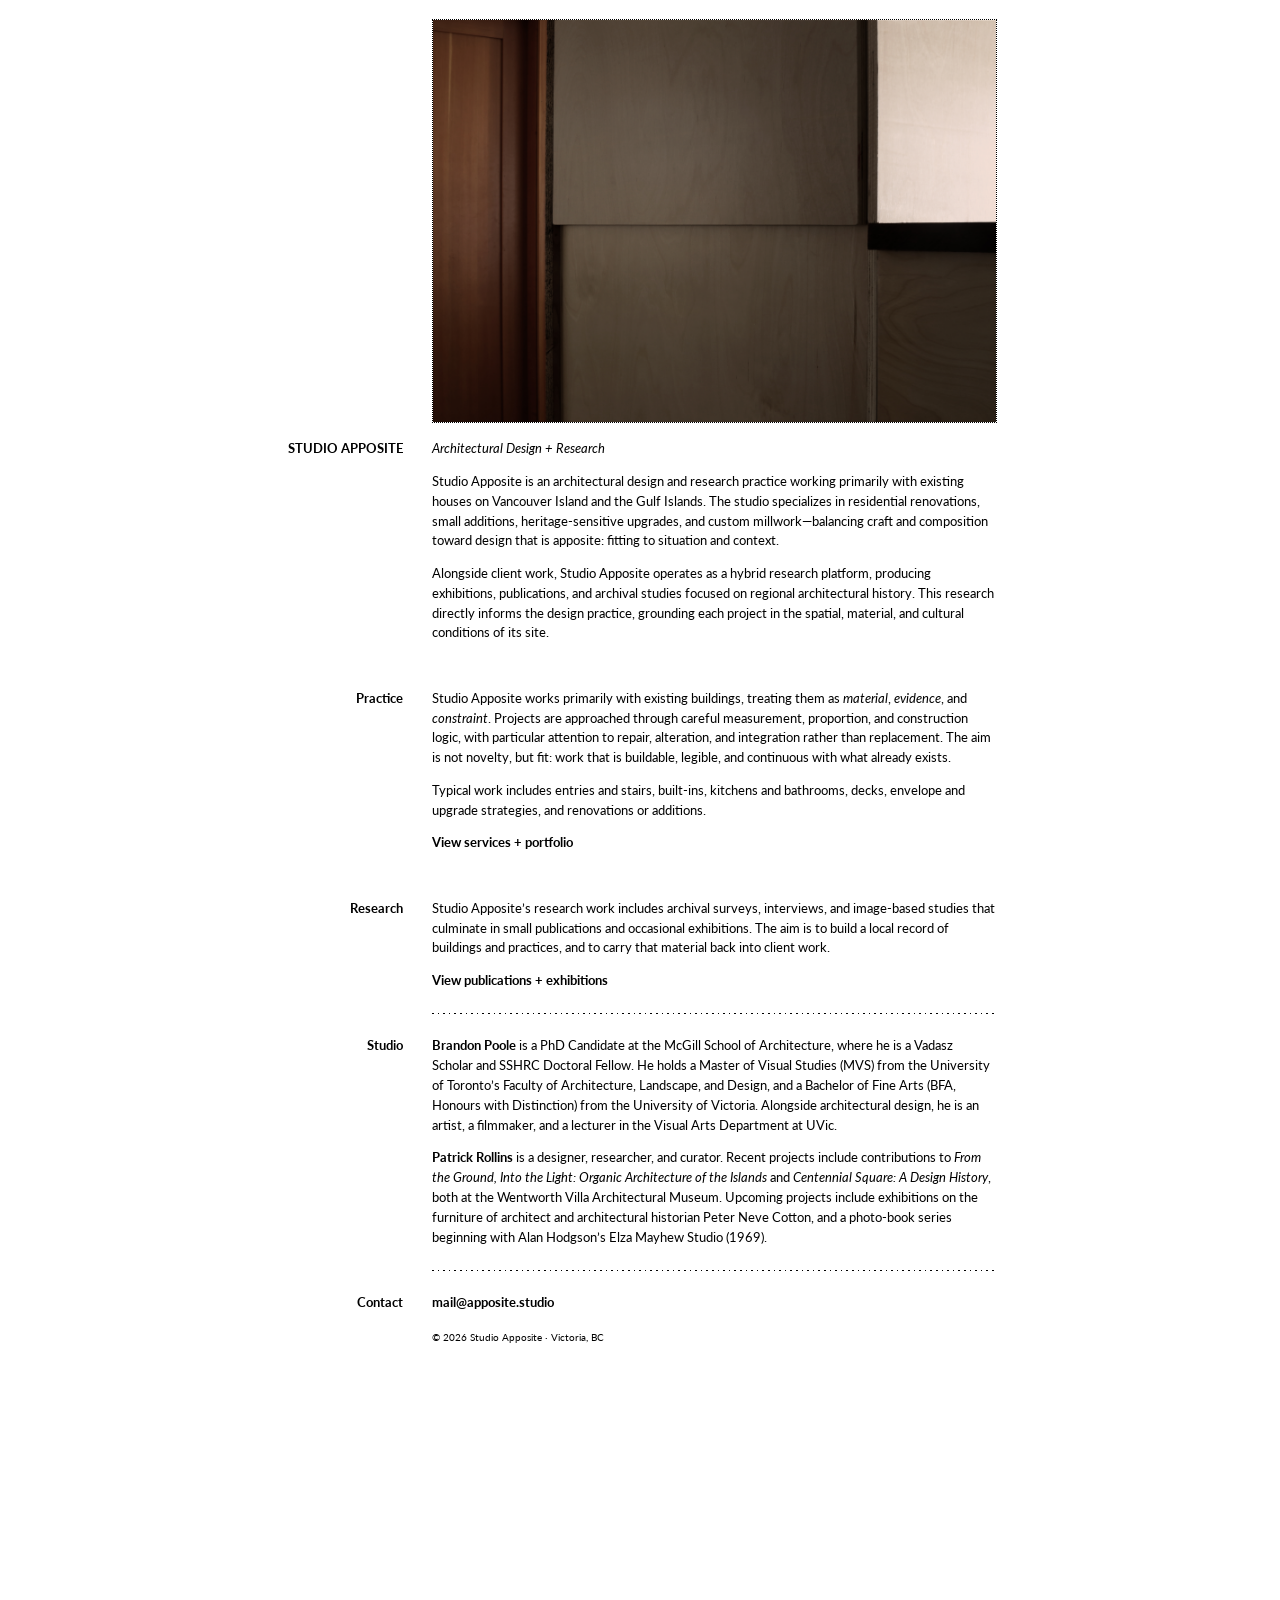
==== index_StraightMiddle.html @ 30fe2427 "3 column" ====
<!doctype html>
<html lang="en">
<head>
  <meta charset="utf-8" />
  <meta name="viewport" content="width=device-width, initial-scale=1" />
  <title>Studio Apposite</title>
  <meta name="description" content="Studio Apposite — Architecture + Research." />

  <!-- Lato -->
  <link rel="preconnect" href="https://fonts.googleapis.com">
  <link rel="preconnect" href="https://fonts.gstatic.com" crossorigin>
  <link href="https://fonts.googleapis.com/css2?family=Lato:ital,wght@0,400;0,700;1,400;1,700&display=swap" rel="stylesheet">

  <style>
    * { box-sizing: border-box; }
    html, body { margin: 0; padding: 0; }

    body{
      font-family: "Lato", system-ui, -apple-system, Segoe UI, Roboto, Helvetica, Arial, sans-serif;
      font-size: 16px;
      line-height: 1.55;
      color: #000;
      background: #fff;
      zoom: 0.8;
    }

    :root{
      --rhythm: 16px;
      --label-col: 150px;
      --gap: 36px;
      --page-pad: 44px;
    }

    .wrap{
    max-width: 980px;
    margin: 0 auto;
    padding: calc(var(--rhythm) * 1) var(--page-pad) calc(var(--rhythm) * 6);
  }


    p{ margin: 0 0 calc(var(--rhythm) * 1) 0; }

    .b{ font-weight: 700; }
    .i{ font-style: italic; }

    a{
      color:#000;
      text-decoration: underline;
      text-underline-offset: 3px;
      text-decoration-thickness: 1px;
    }

    @media (hover:hover){
      a{
        background-image: linear-gradient(#000,#000);
        background-size: 0% 1px;
        background-position: 0 100%;
        background-repeat: no-repeat;
        text-decoration: none;
        padding-bottom: 1px;
        transition: background-size 140ms linear;
      }
      a:hover{ background-size: 100% 1px; }
    }

    .row{
      display: grid;
      grid-template-columns: var(--label-col) 1fr;
      column-gap: var(--gap);
      padding: calc(var(--rhythm) * 0.5) 0;
      align-items: baseline;
    }

    .label{
      font-weight: 700;
      text-align: right;
      padding-top: 0;
    }

    .content p:last-child{ margin-bottom: 0; }

    .rule{
      height: 1px;
      width: 100%;
      background-image: repeating-linear-gradient(
        to right,
        #000 0,
        #000 2px,
        transparent 2px,
        transparent 7px
      );
      transform-origin: 0 50%;
      transform: scaleX(0);
      transition: transform 180ms linear;
    }

    .rulewrap{ margin: calc(var(--rhythm) * 0.75) 0; }

    /* Inputs (global baseline) */
    input, button{
      font: inherit;
      color: #000;
      background: #fff;
      border: 1px solid #000;
      padding: 6px 8px;
      border-radius: 0;
    }
    button{ cursor: pointer; }
    input{ width: min(520px, 100%); }

    /* --- Hook image (single, quiet) --- */
    /* --- Hook image (single, quiet) --- */
.hook-image{
  width: 100%;
  height: auto;
  display: block;

  /* remove top white */
  margin: 0 0 calc(var(--rhythm) * 1.25);

  border: 1px dotted #000; /* optional */
  border-radius: 0;        /* '1' is invalid; use 0 or px */
  object-fit: cover;
}
/* remove the row's built-in vertical padding above the hook image */
.hook-row{
  padding-top: 0;
  padding-bottom: 0; /* optional: keeps it tight */
}

    /* Slightly reduce margins on small screens */
    @media (max-width: 760px){
      .hook-image{
        margin: calc(var(--rhythm) * 1) 0 calc(var(--rhythm) * 1);
      }
    }


    /* --- Newsletter (updated) --- */

    /* Top-align the Newsletter label with the form block */
    .newsletter-section{
      align-items: start;
    }
    .newsletter-section .label{
      padding-top: 6px; /* optical align to the email box */
    }

    .newsletter-form{ margin: 0; }

    /* Row 1: email box */
    .newsletter-row{
      display: flex;
      align-items: center;
      gap: 18px;
    }

    .emailfield{
      position: relative;
      border: 1px dotted #000;
      width: min(760px, 100%);
      height: 38px;
      display: block;
    }

    /* Left “Email” + right hint */
    .emailfield-left,
    .emailfield-right{
      position: absolute;
      top: 50%;
      transform: translateY(-50%);
      pointer-events: none;
      white-space: nowrap;
      font: inherit;
    }

    .emailfield-left{
      left: 10px;
    }

    .emailfield-right{
      right: 10px;
      max-width: 65%;
      overflow: hidden;
      text-overflow: ellipsis;
      font-style: italic;
    }

    /* Invisible input overlay */
    .emailfield input{
      position: absolute;
      inset: 0;
      width: 100%;
      height: 100%;
      border: 0;
      background: transparent;
      padding: 6px 10px;
      font: inherit;
      color: #000;
      outline: none;
      padding-left: 70px; /* starts after “Email” */
    }

    /* Hide right hint once user types */
    .emailfield.has-value .emailfield-right{
      display: none;
    }

    /* Row 2: subscribe on its own line */
    .newsletter-actions{
      margin-top: 10px; /* small, deliberate drop */
    }

    .newsletter-actions button{
      border: none;
      padding: 0;
      background: none;
      cursor: pointer;
      text-decoration: underline;
      text-underline-offset: 3px;
      text-decoration-thickness: 1px;
      line-height: 1;
    }

    /* Colophon (smaller + closer) */
    .colophon{
      margin-top: 5px;
      font-size: 13px;
      line-height: 1.4;
    }

    /* Mobile */
    /* Mobile */
  @media (max-width: 760px){
    :root{ --page-pad: 22px; }

    /* IMPORTANT: this was causing the huge top whitespace */
    .wrap{ padding-top: var(--page-pad); }

    .row{ grid-template-columns: 1fr; }
    .label{ text-align: left; margin-bottom: 6px; padding-top: 0; }

    /* Reorder ONLY the top block on mobile, using grid (NOT flex) */
    main.wrap > section.row:first-of-type{
      grid-template-areas:
        "content"
        "label";
    }
    main.wrap > section.row:first-of-type .content{ grid-area: content; }
    main.wrap > section.row:first-of-type .label{
      grid-area: label;
      margin-top: calc(var(--rhythm) * 0.75);
      margin-bottom: 0;
    }

    /* tighten the top block padding so the image doesn't float */
    main.wrap > section.row:first-of-type{
      padding-top: 0;
    }

    /* make image spacing feel even on mobile (no big top gap) */
    .hook-image{
      margin: 0 0 calc(var(--rhythm) * 1);
    }

    .newsletter-section .label{ padding-top: 0; }

    .newsletter-row{ gap: 12px; }
    .emailfield{ width: 100%; }
    .emailfield-right{ max-width: 52%; }
  }


    @media (prefers-reduced-motion: reduce){
      .rule{ transform: none !important; transition: none !important; }
      a{ transition: none !important; }
    }
  </style>
</head>

<body>

<main class="wrap">

  <!-- Top block -->
  <section class="row">
    <div class="label">STUDIO APPOSITE</div>
    <div class="content">
        <img
          class="hook-image"
          src="assets/images/Maquinna05.jpg"
          alt="Architectural detail, Studio Apposite"
          loading="lazy"
          decoding="async"
        />

      <p><span class="i">Architectural Design + Research</span></p>

      <p>
        Studio Apposite is an architectural design and research practice working primarily with existing houses on Vancouver Island and the Gulf Islands. The studio specializes in residential renovations, small additions, heritage-sensitive upgrades, and custom millwork—balancing craft and composition toward design that is apposite: fitting to situation and context.
      </p>
      <p>
        Alongside client work, Studio Apposite operates as a hybrid research platform, producing exhibitions, publications, and archival studies focused on regional architectural history. This research directly informs the design practice, grounding each project in the spatial, material, and cultural conditions of its site.
      </p>
    </div>
  </section>

  <section class="row rulewrap" aria-hidden="true">
    <div class="label"></div>
    <div class="content"><div class="rule"></div></div>
  </section>

  <section class="row" id="practice">
    <div class="label">Practice</div>
    <div class="content">
      <p>
        Studio Apposite works primarily with existing buildings, treating them as <span class="i">material</span>, <span class="i">evidence</span>, and <span class="i">constraint</span>.
        Projects are approached through careful measurement, proportion, and construction logic, with particular attention to repair,
        alteration, and integration rather than replacement. The aim is not novelty, but fit: work that is buildable, legible,
        and continuous with what already exists.
      </p>

      <p>
        Typical work includes entries and stairs, built-ins, kitchens and bathrooms, decks, envelope and upgrade strategies,
        and renovations or additions.
      </p>

      <p><a href="practice.html"><span class="b">View services + portfolio</span></a></p>
    </div>
  </section>

  <section class="row rulewrap" aria-hidden="true">
    <div class="label"></div>
    <div class="content"><div class="rule"></div></div>
  </section>

  <section class="row" id="research">
    <div class="label">Research</div>
    <div class="content">
      <p>
        Studio Apposite’s research work includes archival surveys, interviews, and image-based studies that culminate in small publications
        and occasional exhibitions. The aim is to build a local record of buildings and practices, and to carry that material back into client work.
      </p>

      <p><a href="research.html"><span class="b">View publications + exhibitions</span></a></p>
    </div>
  </section>

  <section class="row rulewrap" aria-hidden="true">
    <div class="label"></div>
    <div class="content"><div class="rule"></div></div>
  </section>

  <section class="row" id="studio">
    <div class="label">Studio</div>
    <div class="content">
      <p>
        <span class="b">Brandon Poole</span> is a PhD Candidate at the McGill School of Architecture, where he is a Vadasz Scholar and SSHRC
        Doctoral Fellow. He holds a Master of Visual Studies (MVS) from the University of Toronto’s Faculty of Architecture, Landscape,
        and Design, and a Bachelor of Fine Arts (BFA, Honours with Distinction) from the University of Victoria. Alongside architectural design,
        he is an artist, a filmmaker, and a lecturer in the Visual Arts Department at UVic.
      </p>

      <p>
        <span class="b">Patrick Rollins</span> is a designer, researcher, and curator. Recent projects include contributions to
        <span class="i">From the Ground, Into the Light: Organic Architecture of the Islands</span> and
        <span class="i">Centennial Square: A Design History</span>, both at the Wentworth Villa Architectural Museum. Upcoming projects include
        exhibitions on the furniture of architect and architectural historian Peter Neve Cotton, and a photo-book series beginning with Alan
        Hodgson’s Elza Mayhew Studio (1969).
      </p>
    </div>
  </section>

  <section class="row rulewrap" aria-hidden="true">
    <div class="label"></div>
    <div class="content"><div class="rule"></div></div>
  </section>

  <section class="row" id="contact">
    <div class="label">Contact</div>
    <div class="content">
      <p><a href="mailto:mail@apposite.studio"><span class="b">mail@apposite.studio</span></a></p>
    </div>
  </section>
  <section class="row" id="colophon">
    <div class="label"></div>
    <div class="content">
        <p class="colophon">© <span id="y"></span> Studio Apposite · Victoria, BC</p>
    </div>
  </section>
  <!--<section class="row newsletter-section" id="newsletter">
  <div class="label">Newsletter</div>
  <div class="content">
    <form
      class="newsletter-form"
      action="https://buttondown.com/api/emails/embed-subscribe/studioapposite"
      method="post"
    >
      <input type="hidden" name="tag" value="research" />
      <input type="hidden" name="metadata[source]" value="index" />


      <input type="text" name="bd_hp" tabindex="-1" autocomplete="off"
             style="position:absolute;left:-5000px;" aria-hidden="true">

      <div class="newsletter-row">
        <div class="emailfield">
          <span class="emailfield-left">Email</span>


          <input
            id="bd-email"
            type="email"
            name="email"
            required
            aria-label="Email address"
            autocomplete="email"
            inputmode="email"
          />
        </div>
      </div>

      <div class="newsletter-actions">
        <button type="submit" class="b">Subscribe</button>
      </div>

      <!-- line break after subscribe is naturally created by this paragraph -->

    </form>
  </div>
</section>


</main>

<script>
  // Year
  document.getElementById("y").textContent = new Date().getFullYear();

  // Animate only the dashed rules on first view (no content opacity changes)
  const prefersReduced = window.matchMedia("(prefers-reduced-motion: reduce)").matches;
  const ruleEls = Array.from(document.querySelectorAll(".rule"));

  if (!prefersReduced && "IntersectionObserver" in window) {
    const io = new IntersectionObserver((entries) => {
      entries.forEach((entry) => {
        if (!entry.isIntersecting) return;
        const el = entry.target;
        el.style.transform = "scaleX(1)";
        io.unobserve(el);
      });
    }, { root: null, rootMargin: "0px 0px -12% 0px", threshold: 0.01 });

    ruleEls.forEach(el => io.observe(el));
  } else {
    ruleEls.forEach(el => { el.style.transform = "scaleX(1)"; });
  }

  // Buttondown honeypot guard
  (function(){
    const hp = document.querySelector('input[name="bd_hp"]');
    const form = hp ? hp.closest("form") : null;
    if (!form) return;
    form.addEventListener("submit", (e) => {
      if (hp.value) e.preventDefault();
    });
  })();

  // Hide the right-side hint when user types
  (function(){
    const input = document.getElementById("bd-email");
    if (!input) return;
    const wrap = input.closest(".emailfield");
    if (!wrap) return;

    function sync(){
      wrap.classList.toggle("has-value", !!input.value.trim());
    }
    input.addEventListener("input", sync);
    sync();
  })();
</script>

</body>
</html>
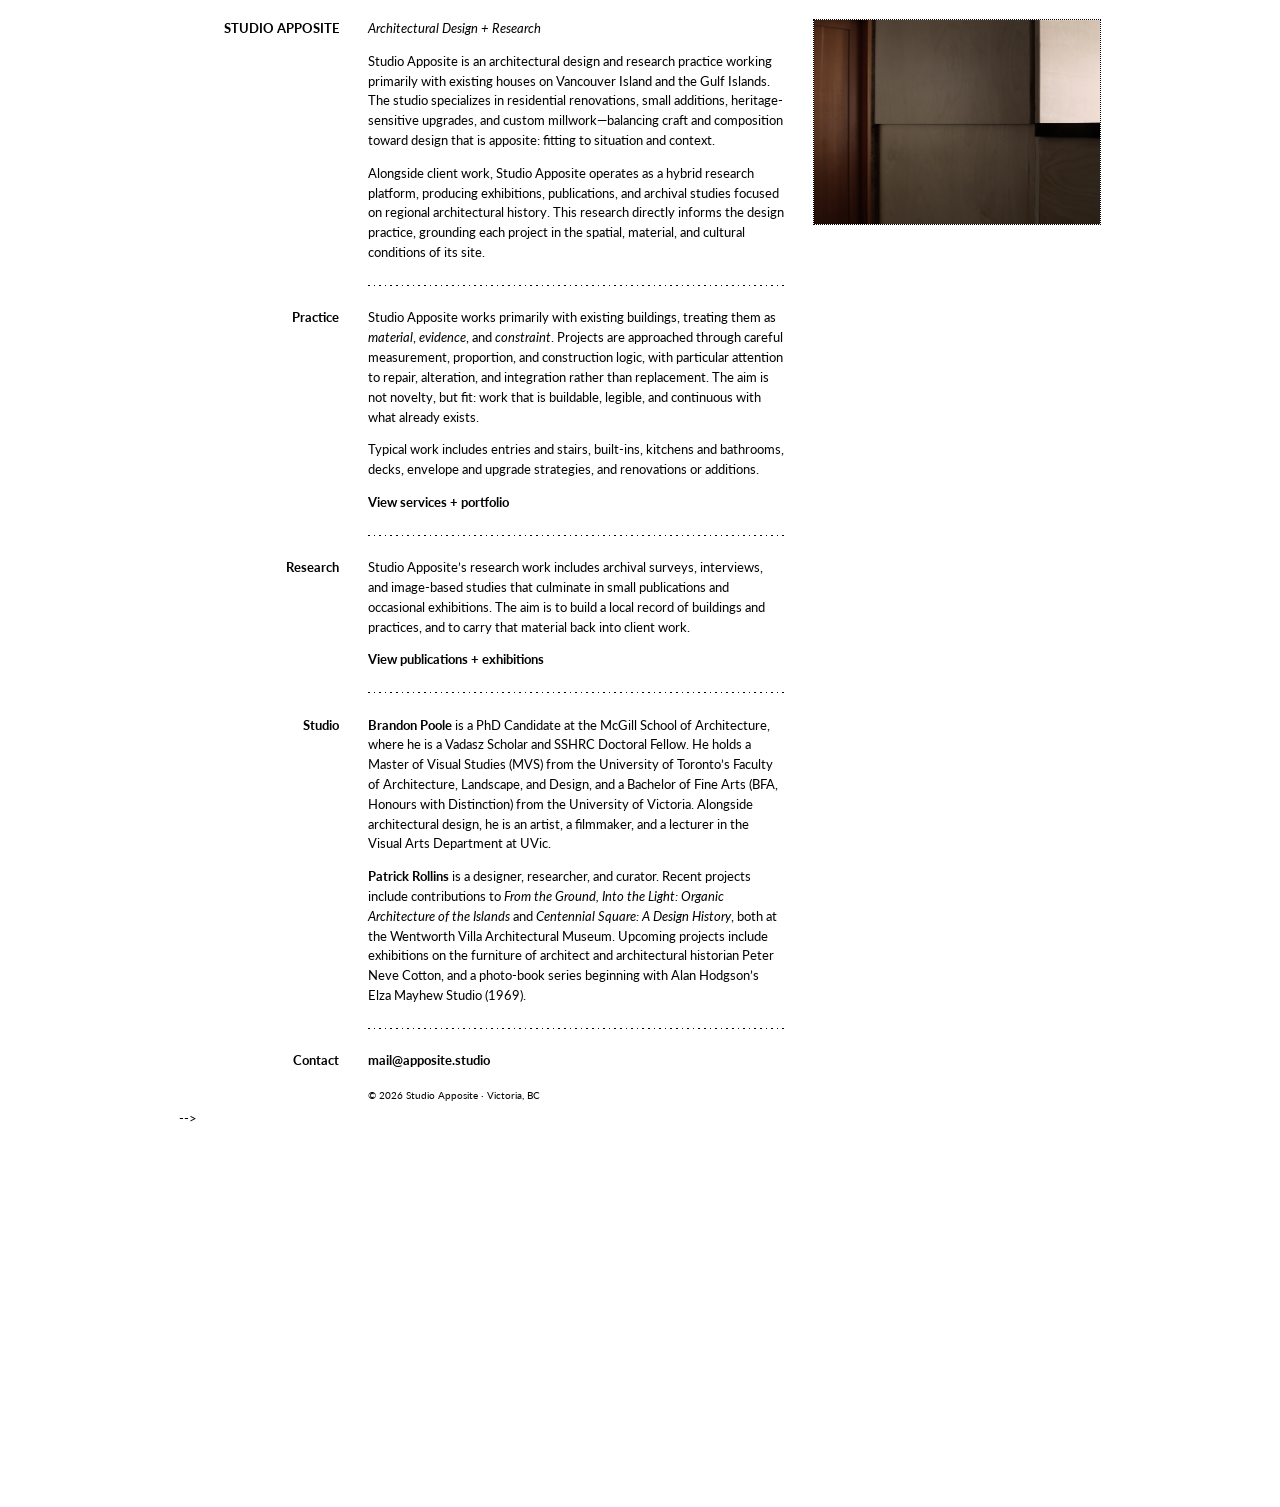
==== commit 05515a2c: "Update index_StraightMiddle.html" ====
--- a/index_StraightMiddle.html
+++ b/index_StraightMiddle.html
@@ -26,17 +26,22 @@
 
     :root{
       --rhythm: 16px;
+
+      /* columns */
+      --left-buffer: 72px;
       --label-col: 150px;
       --gap: 36px;
+      --photo-col: 340px;
+
+      /* outer padding */
       --page-pad: 44px;
     }
 
     .wrap{
-    max-width: 980px;
-    margin: 0 auto;
-    padding: calc(var(--rhythm) * 1) var(--page-pad) calc(var(--rhythm) * 6);
-  }
-
+      max-width: 1240px; /* IMPORTANT: wider so the 3-column layout breathes */
+      margin: 0 auto;
+      padding: calc(var(--rhythm) * 1) var(--page-pad) calc(var(--rhythm) * 6);
+    }
 
     p{ margin: 0 0 calc(var(--rhythm) * 1) 0; }
 
@@ -63,13 +68,23 @@
       a:hover{ background-size: 100% 1px; }
     }
 
+    /* ROW = buffer | label | content | photo */
     .row{
       display: grid;
-      grid-template-columns: var(--label-col) 1fr;
+
+      /* Option A: flexible buffer + readable content + photo gets the rest */
+      grid-template-columns:
+        minmax(0, 1fr)              /* buffer (flex) */
+        var(--label-col)            /* labels */
+        minmax(0, 520px)            /* content (cap it so it stays readable) */
+        minmax(360px, 1fr);         /* photo (takes remaining room) */
+
       column-gap: var(--gap);
       padding: calc(var(--rhythm) * 0.5) 0;
-      align-items: baseline;
-    }
+      align-items: start;
+    }
+
+    .pad{ /* purely structural; no styling needed */ }
 
     .label{
       font-weight: 700;
@@ -108,47 +123,37 @@
     button{ cursor: pointer; }
     input{ width: min(520px, 100%); }
 
-    /* --- Hook image (single, quiet) --- */
-    /* --- Hook image (single, quiet) --- */
-.hook-image{
-  width: 100%;
-  height: auto;
-  display: block;
-
-  /* remove top white */
-  margin: 0 0 calc(var(--rhythm) * 1.25);
-
-  border: 1px dotted #000; /* optional */
-  border-radius: 0;        /* '1' is invalid; use 0 or px */
-  object-fit: cover;
-}
-/* remove the row's built-in vertical padding above the hook image */
-.hook-row{
-  padding-top: 0;
-  padding-bottom: 0; /* optional: keeps it tight */
-}
-
-    /* Slightly reduce margins on small screens */
-    @media (max-width: 760px){
-      .hook-image{
-        margin: calc(var(--rhythm) * 1) 0 calc(var(--rhythm) * 1);
-      }
-    }
-
-
-    /* --- Newsletter (updated) --- */
-
-    /* Top-align the Newsletter label with the form block */
+    /* --- Photo column (top row only) --- */
+    .photo{
+      align-self: start;
+    }
+    .photo-inner{
+      border: 1px dotted #000; /* optional */
+      display: block;
+      overflow: hidden;
+      background: #fff;        /* letterbox color */
+    }
+
+    /* KEY CHANGE: show whole image (no crop), and remove forced stretch */
+    .hook-image{
+      width: 100%;
+      height: auto;            /* <- important: no giant empty space */
+      display: block;
+      margin: 0;
+      object-fit: contain;     /* <- entire image visible */
+      border-radius: 0;
+    }
+
+    /* --- Newsletter (unchanged, kept) --- */
     .newsletter-section{
       align-items: start;
     }
     .newsletter-section .label{
-      padding-top: 6px; /* optical align to the email box */
+      padding-top: 6px;
     }
 
     .newsletter-form{ margin: 0; }
 
-    /* Row 1: email box */
     .newsletter-row{
       display: flex;
       align-items: center;
@@ -163,7 +168,6 @@
       display: block;
     }
 
-    /* Left “Email” + right hint */
     .emailfield-left,
     .emailfield-right{
       position: absolute;
@@ -186,7 +190,6 @@
       font-style: italic;
     }
 
-    /* Invisible input overlay */
     .emailfield input{
       position: absolute;
       inset: 0;
@@ -198,17 +201,15 @@
       font: inherit;
       color: #000;
       outline: none;
-      padding-left: 70px; /* starts after “Email” */
-    }
-
-    /* Hide right hint once user types */
+      padding-left: 70px;
+    }
+
     .emailfield.has-value .emailfield-right{
       display: none;
     }
 
-    /* Row 2: subscribe on its own line */
     .newsletter-actions{
-      margin-top: 10px; /* small, deliberate drop */
+      margin-top: 10px;
     }
 
     .newsletter-actions button{
@@ -222,7 +223,6 @@
       line-height: 1;
     }
 
-    /* Colophon (smaller + closer) */
     .colophon{
       margin-top: 5px;
       font-size: 13px;
@@ -230,46 +230,53 @@
     }
 
     /* Mobile */
-    /* Mobile */
-  @media (max-width: 760px){
-    :root{ --page-pad: 22px; }
-
-    /* IMPORTANT: this was causing the huge top whitespace */
-    .wrap{ padding-top: var(--page-pad); }
-
-    .row{ grid-template-columns: 1fr; }
-    .label{ text-align: left; margin-bottom: 6px; padding-top: 0; }
-
-    /* Reorder ONLY the top block on mobile, using grid (NOT flex) */
-    main.wrap > section.row:first-of-type{
-      grid-template-areas:
-        "content"
-        "label";
-    }
-    main.wrap > section.row:first-of-type .content{ grid-area: content; }
-    main.wrap > section.row:first-of-type .label{
-      grid-area: label;
-      margin-top: calc(var(--rhythm) * 0.75);
-      margin-bottom: 0;
-    }
-
-    /* tighten the top block padding so the image doesn't float */
-    main.wrap > section.row:first-of-type{
-      padding-top: 0;
-    }
-
-    /* make image spacing feel even on mobile (no big top gap) */
-    .hook-image{
-      margin: 0 0 calc(var(--rhythm) * 1);
-    }
-
-    .newsletter-section .label{ padding-top: 0; }
-
-    .newsletter-row{ gap: 12px; }
-    .emailfield{ width: 100%; }
-    .emailfield-right{ max-width: 52%; }
-  }
-
+    @media (max-width: 760px){
+      :root{
+        --page-pad: 22px;
+        --left-buffer: 0px;
+        --photo-col: 0px;
+      }
+
+      .wrap{
+        padding-top: var(--page-pad);
+      }
+
+      .row{
+        grid-template-columns: 1fr;
+        column-gap: 0;
+      }
+
+      .pad{ display: none; }
+
+      .label{
+        text-align: left;
+        margin-bottom: 6px;
+      }
+
+      /* hide photo column in all rows by default */
+      .photo{ display: none; }
+
+      /* Top row becomes: photo, then label+content */
+      .top-row{
+        grid-template-areas:
+          "photo"
+          "label"
+          "content";
+      }
+      .top-row .photo{
+        display: block;
+        grid-area: photo;
+        margin-bottom: calc(var(--rhythm) * 1);
+      }
+      .top-row .label{
+        grid-area: label;
+        margin-top: 0;
+        margin-bottom: 0;
+      }
+      .top-row .content{
+        grid-area: content;
+      }
+    }
 
     @media (prefers-reduced-motion: reduce){
       .rule{ transform: none !important; transition: none !important; }
@@ -283,9 +290,24 @@
 <main class="wrap">
 
   <!-- Top block -->
-  <section class="row">
+  <section class="row top-row">
+    <div class="pad"></div>
+
     <div class="label">STUDIO APPOSITE</div>
+
     <div class="content">
+      <p><span class="i">Architectural Design + Research</span></p>
+
+      <p>
+        Studio Apposite is an architectural design and research practice working primarily with existing houses on Vancouver Island and the Gulf Islands. The studio specializes in residential renovations, small additions, heritage-sensitive upgrades, and custom millwork—balancing craft and composition toward design that is apposite: fitting to situation and context.
+      </p>
+      <p>
+        Alongside client work, Studio Apposite operates as a hybrid research platform, producing exhibitions, publications, and archival studies focused on regional architectural history. This research directly informs the design practice, grounding each project in the spatial, material, and cultural conditions of its site.
+      </p>
+    </div>
+
+    <div class="photo">
+      <div class="photo-inner">
         <img
           class="hook-image"
           src="assets/images/Maquinna05.jpg"
@@ -293,24 +315,19 @@
           loading="lazy"
           decoding="async"
         />
-
-      <p><span class="i">Architectural Design + Research</span></p>
-
-      <p>
-        Studio Apposite is an architectural design and research practice working primarily with existing houses on Vancouver Island and the Gulf Islands. The studio specializes in residential renovations, small additions, heritage-sensitive upgrades, and custom millwork—balancing craft and composition toward design that is apposite: fitting to situation and context.
-      </p>
-      <p>
-        Alongside client work, Studio Apposite operates as a hybrid research platform, producing exhibitions, publications, and archival studies focused on regional architectural history. This research directly informs the design practice, grounding each project in the spatial, material, and cultural conditions of its site.
-      </p>
+      </div>
     </div>
   </section>
 
   <section class="row rulewrap" aria-hidden="true">
+    <div class="pad"></div>
     <div class="label"></div>
     <div class="content"><div class="rule"></div></div>
+    <div class="photo"></div>
   </section>
 
   <section class="row" id="practice">
+    <div class="pad"></div>
     <div class="label">Practice</div>
     <div class="content">
       <p>
@@ -327,14 +344,18 @@
 
       <p><a href="practice.html"><span class="b">View services + portfolio</span></a></p>
     </div>
+    <div class="photo"></div>
   </section>
 
   <section class="row rulewrap" aria-hidden="true">
+    <div class="pad"></div>
     <div class="label"></div>
     <div class="content"><div class="rule"></div></div>
+    <div class="photo"></div>
   </section>
 
   <section class="row" id="research">
+    <div class="pad"></div>
     <div class="label">Research</div>
     <div class="content">
       <p>
@@ -344,14 +365,18 @@
 
       <p><a href="research.html"><span class="b">View publications + exhibitions</span></a></p>
     </div>
+    <div class="photo"></div>
   </section>
 
   <section class="row rulewrap" aria-hidden="true">
+    <div class="pad"></div>
     <div class="label"></div>
     <div class="content"><div class="rule"></div></div>
+    <div class="photo"></div>
   </section>
 
   <section class="row" id="studio">
+    <div class="pad"></div>
     <div class="label">Studio</div>
     <div class="content">
       <p>
@@ -369,25 +394,34 @@
         Hodgson’s Elza Mayhew Studio (1969).
       </p>
     </div>
+    <div class="photo"></div>
   </section>
 
   <section class="row rulewrap" aria-hidden="true">
+    <div class="pad"></div>
     <div class="label"></div>
     <div class="content"><div class="rule"></div></div>
+    <div class="photo"></div>
   </section>
 
   <section class="row" id="contact">
+    <div class="pad"></div>
     <div class="label">Contact</div>
     <div class="content">
       <p><a href="mailto:mail@apposite.studio"><span class="b">mail@apposite.studio</span></a></p>
     </div>
-  </section>
+    <div class="photo"></div>
+  </section>
+
   <section class="row" id="colophon">
+    <div class="pad"></div>
     <div class="label"></div>
     <div class="content">
         <p class="colophon">© <span id="y"></span> Studio Apposite · Victoria, BC</p>
     </div>
-  </section>
+    <div class="photo"></div>
+  </section>
+
   <!--<section class="row newsletter-section" id="newsletter">
   <div class="label">Newsletter</div>
   <div class="content">
@@ -428,8 +462,7 @@
 
     </form>
   </div>
-</section>
-
+</section>-->
 
 </main>
 
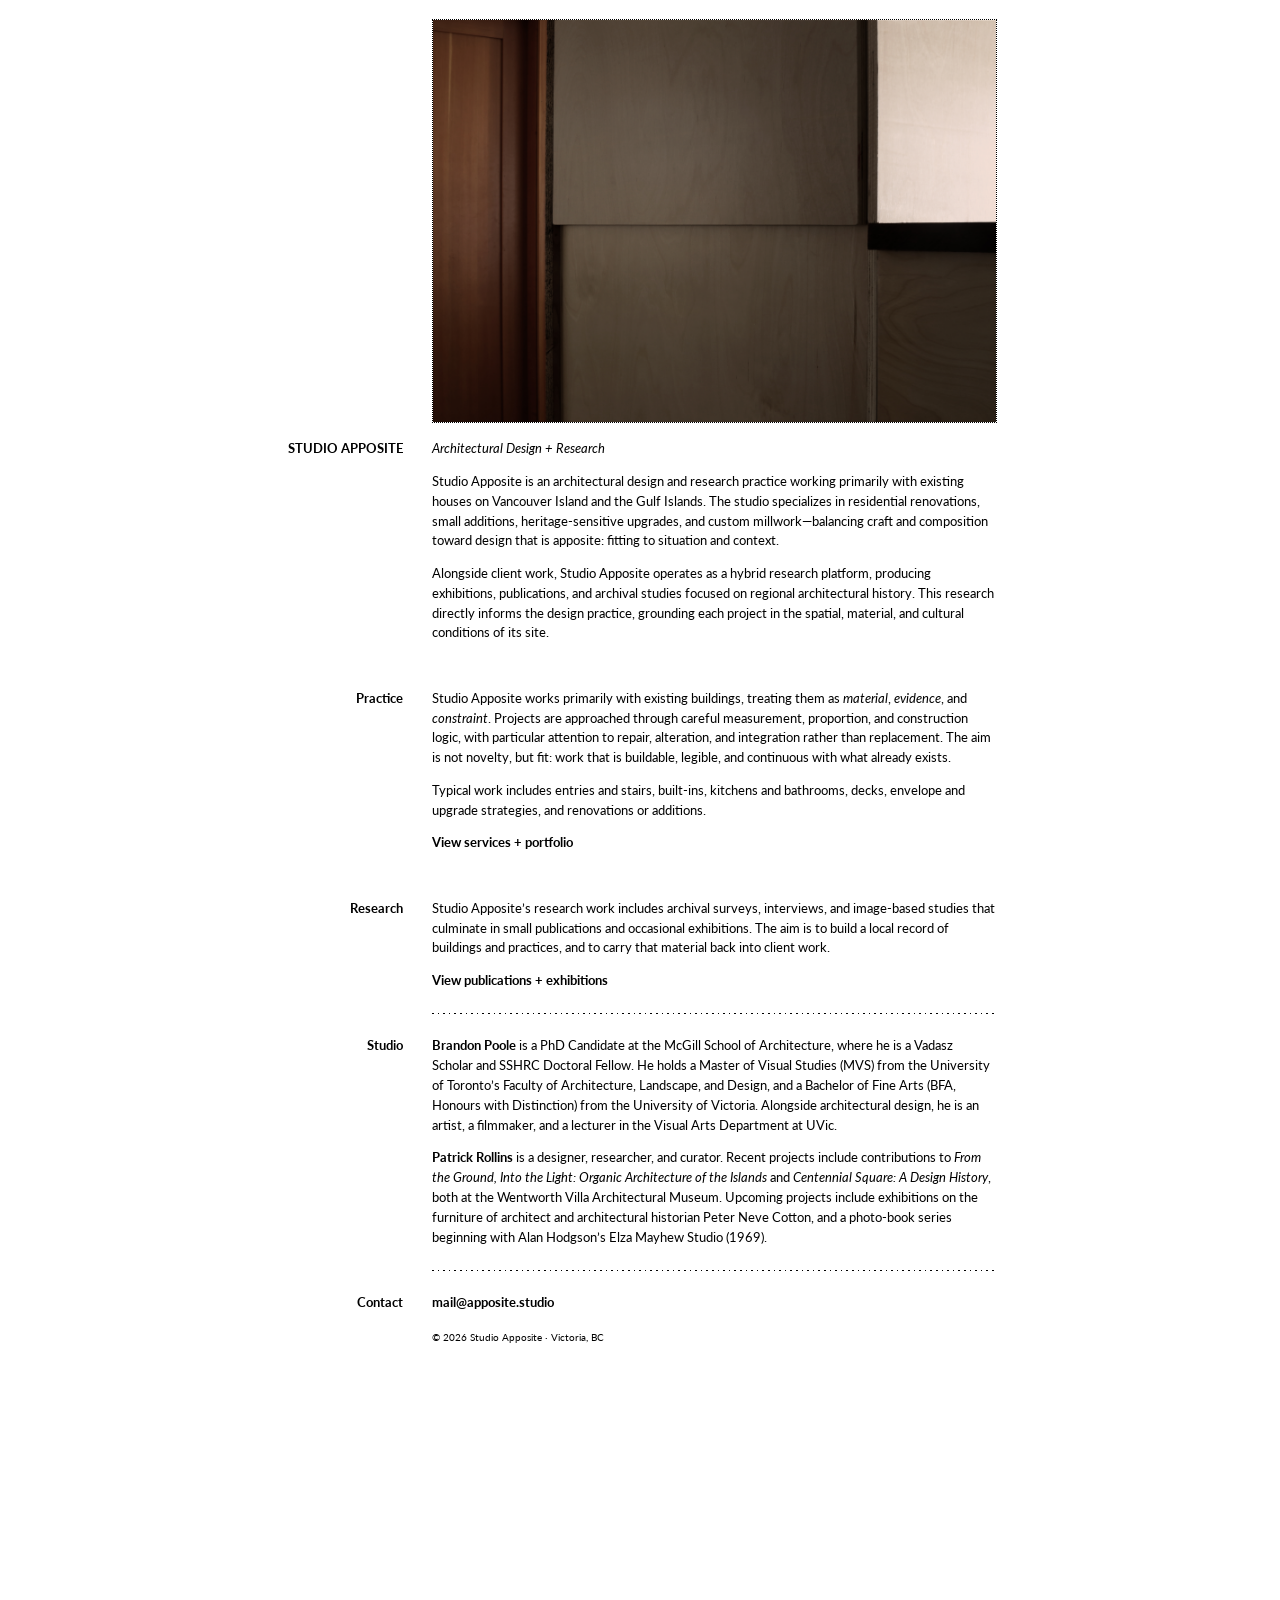
==== commit 8439dcab: "d" ====
--- a/index_StraightMiddle.html
+++ b/index_StraightMiddle.html
@@ -26,22 +26,17 @@
 
     :root{
       --rhythm: 16px;
-
-      /* columns */
-      --left-buffer: 72px;
       --label-col: 150px;
       --gap: 36px;
-      --photo-col: 340px;
-
-      /* outer padding */
       --page-pad: 44px;
     }
 
     .wrap{
-      max-width: 1240px; /* IMPORTANT: wider so the 3-column layout breathes */
-      margin: 0 auto;
-      padding: calc(var(--rhythm) * 1) var(--page-pad) calc(var(--rhythm) * 6);
-    }
+    max-width: 980px;
+    margin: 0 auto;
+    padding: calc(var(--rhythm) * 1) var(--page-pad) calc(var(--rhythm) * 6);
+  }
+
 
     p{ margin: 0 0 calc(var(--rhythm) * 1) 0; }
 
@@ -68,23 +63,13 @@
       a:hover{ background-size: 100% 1px; }
     }
 
-    /* ROW = buffer | label | content | photo */
     .row{
       display: grid;
-
-      /* Option A: flexible buffer + readable content + photo gets the rest */
-      grid-template-columns:
-        minmax(0, 1fr)              /* buffer (flex) */
-        var(--label-col)            /* labels */
-        minmax(0, 520px)            /* content (cap it so it stays readable) */
-        minmax(360px, 1fr);         /* photo (takes remaining room) */
-
+      grid-template-columns: var(--label-col) 1fr;
       column-gap: var(--gap);
       padding: calc(var(--rhythm) * 0.5) 0;
-      align-items: start;
-    }
-
-    .pad{ /* purely structural; no styling needed */ }
+      align-items: baseline;
+    }
 
     .label{
       font-weight: 700;
@@ -123,37 +108,47 @@
     button{ cursor: pointer; }
     input{ width: min(520px, 100%); }
 
-    /* --- Photo column (top row only) --- */
-    .photo{
-      align-self: start;
-    }
-    .photo-inner{
-      border: 1px dotted #000; /* optional */
-      display: block;
-      overflow: hidden;
-      background: #fff;        /* letterbox color */
-    }
-
-    /* KEY CHANGE: show whole image (no crop), and remove forced stretch */
-    .hook-image{
-      width: 100%;
-      height: auto;            /* <- important: no giant empty space */
-      display: block;
-      margin: 0;
-      object-fit: contain;     /* <- entire image visible */
-      border-radius: 0;
-    }
-
-    /* --- Newsletter (unchanged, kept) --- */
+    /* --- Hook image (single, quiet) --- */
+    /* --- Hook image (single, quiet) --- */
+.hook-image{
+  width: 100%;
+  height: auto;
+  display: block;
+
+  /* remove top white */
+  margin: 0 0 calc(var(--rhythm) * 1.25);
+
+  border: 1px dotted #000; /* optional */
+  border-radius: 0;        /* '1' is invalid; use 0 or px */
+  object-fit: cover;
+}
+/* remove the row's built-in vertical padding above the hook image */
+.hook-row{
+  padding-top: 0;
+  padding-bottom: 0; /* optional: keeps it tight */
+}
+
+    /* Slightly reduce margins on small screens */
+    @media (max-width: 760px){
+      .hook-image{
+        margin: calc(var(--rhythm) * 1) 0 calc(var(--rhythm) * 1);
+      }
+    }
+
+
+    /* --- Newsletter (updated) --- */
+
+    /* Top-align the Newsletter label with the form block */
     .newsletter-section{
       align-items: start;
     }
     .newsletter-section .label{
-      padding-top: 6px;
+      padding-top: 6px; /* optical align to the email box */
     }
 
     .newsletter-form{ margin: 0; }
 
+    /* Row 1: email box */
     .newsletter-row{
       display: flex;
       align-items: center;
@@ -168,6 +163,7 @@
       display: block;
     }
 
+    /* Left “Email” + right hint */
     .emailfield-left,
     .emailfield-right{
       position: absolute;
@@ -190,6 +186,7 @@
       font-style: italic;
     }
 
+    /* Invisible input overlay */
     .emailfield input{
       position: absolute;
       inset: 0;
@@ -201,15 +198,17 @@
       font: inherit;
       color: #000;
       outline: none;
-      padding-left: 70px;
-    }
-
+      padding-left: 70px; /* starts after “Email” */
+    }
+
+    /* Hide right hint once user types */
     .emailfield.has-value .emailfield-right{
       display: none;
     }
 
+    /* Row 2: subscribe on its own line */
     .newsletter-actions{
-      margin-top: 10px;
+      margin-top: 10px; /* small, deliberate drop */
     }
 
     .newsletter-actions button{
@@ -223,6 +222,7 @@
       line-height: 1;
     }
 
+    /* Colophon (smaller + closer) */
     .colophon{
       margin-top: 5px;
       font-size: 13px;
@@ -230,53 +230,46 @@
     }
 
     /* Mobile */
-    @media (max-width: 760px){
-      :root{
-        --page-pad: 22px;
-        --left-buffer: 0px;
-        --photo-col: 0px;
-      }
-
-      .wrap{
-        padding-top: var(--page-pad);
-      }
-
-      .row{
-        grid-template-columns: 1fr;
-        column-gap: 0;
-      }
-
-      .pad{ display: none; }
-
-      .label{
-        text-align: left;
-        margin-bottom: 6px;
-      }
-
-      /* hide photo column in all rows by default */
-      .photo{ display: none; }
-
-      /* Top row becomes: photo, then label+content */
-      .top-row{
-        grid-template-areas:
-          "photo"
-          "label"
-          "content";
-      }
-      .top-row .photo{
-        display: block;
-        grid-area: photo;
-        margin-bottom: calc(var(--rhythm) * 1);
-      }
-      .top-row .label{
-        grid-area: label;
-        margin-top: 0;
-        margin-bottom: 0;
-      }
-      .top-row .content{
-        grid-area: content;
-      }
-    }
+    /* Mobile */
+  @media (max-width: 760px){
+    :root{ --page-pad: 22px; }
+
+    /* IMPORTANT: this was causing the huge top whitespace */
+    .wrap{ padding-top: var(--page-pad); }
+
+    .row{ grid-template-columns: 1fr; }
+    .label{ text-align: left; margin-bottom: 6px; padding-top: 0; }
+
+    /* Reorder ONLY the top block on mobile, using grid (NOT flex) */
+    main.wrap > section.row:first-of-type{
+      grid-template-areas:
+        "content"
+        "label";
+    }
+    main.wrap > section.row:first-of-type .content{ grid-area: content; }
+    main.wrap > section.row:first-of-type .label{
+      grid-area: label;
+      margin-top: calc(var(--rhythm) * 0.75);
+      margin-bottom: 0;
+    }
+
+    /* tighten the top block padding so the image doesn't float */
+    main.wrap > section.row:first-of-type{
+      padding-top: 0;
+    }
+
+    /* make image spacing feel even on mobile (no big top gap) */
+    .hook-image{
+      margin: 0 0 calc(var(--rhythm) * 1);
+    }
+
+    .newsletter-section .label{ padding-top: 0; }
+
+    .newsletter-row{ gap: 12px; }
+    .emailfield{ width: 100%; }
+    .emailfield-right{ max-width: 52%; }
+  }
+
 
     @media (prefers-reduced-motion: reduce){
       .rule{ transform: none !important; transition: none !important; }
@@ -290,24 +283,9 @@
 <main class="wrap">
 
   <!-- Top block -->
-  <section class="row top-row">
-    <div class="pad"></div>
-
+  <section class="row">
     <div class="label">STUDIO APPOSITE</div>
-
-    <div class="content">
-      <p><span class="i">Architectural Design + Research</span></p>
-
-      <p>
-        Studio Apposite is an architectural design and research practice working primarily with existing houses on Vancouver Island and the Gulf Islands. The studio specializes in residential renovations, small additions, heritage-sensitive upgrades, and custom millwork—balancing craft and composition toward design that is apposite: fitting to situation and context.
-      </p>
-      <p>
-        Alongside client work, Studio Apposite operates as a hybrid research platform, producing exhibitions, publications, and archival studies focused on regional architectural history. This research directly informs the design practice, grounding each project in the spatial, material, and cultural conditions of its site.
-      </p>
-    </div>
-
-    <div class="photo">
-      <div class="photo-inner">
+    <div class="content">
         <img
           class="hook-image"
           src="assets/images/Maquinna05.jpg"
@@ -315,19 +293,24 @@
           loading="lazy"
           decoding="async"
         />
-      </div>
+
+      <p><span class="i">Architectural Design + Research</span></p>
+
+      <p>
+        Studio Apposite is an architectural design and research practice working primarily with existing houses on Vancouver Island and the Gulf Islands. The studio specializes in residential renovations, small additions, heritage-sensitive upgrades, and custom millwork—balancing craft and composition toward design that is apposite: fitting to situation and context.
+      </p>
+      <p>
+        Alongside client work, Studio Apposite operates as a hybrid research platform, producing exhibitions, publications, and archival studies focused on regional architectural history. This research directly informs the design practice, grounding each project in the spatial, material, and cultural conditions of its site.
+      </p>
     </div>
   </section>
 
   <section class="row rulewrap" aria-hidden="true">
-    <div class="pad"></div>
     <div class="label"></div>
     <div class="content"><div class="rule"></div></div>
-    <div class="photo"></div>
   </section>
 
   <section class="row" id="practice">
-    <div class="pad"></div>
     <div class="label">Practice</div>
     <div class="content">
       <p>
@@ -344,18 +327,14 @@
 
       <p><a href="practice.html"><span class="b">View services + portfolio</span></a></p>
     </div>
-    <div class="photo"></div>
   </section>
 
   <section class="row rulewrap" aria-hidden="true">
-    <div class="pad"></div>
     <div class="label"></div>
     <div class="content"><div class="rule"></div></div>
-    <div class="photo"></div>
   </section>
 
   <section class="row" id="research">
-    <div class="pad"></div>
     <div class="label">Research</div>
     <div class="content">
       <p>
@@ -365,18 +344,14 @@
 
       <p><a href="research.html"><span class="b">View publications + exhibitions</span></a></p>
     </div>
-    <div class="photo"></div>
   </section>
 
   <section class="row rulewrap" aria-hidden="true">
-    <div class="pad"></div>
     <div class="label"></div>
     <div class="content"><div class="rule"></div></div>
-    <div class="photo"></div>
   </section>
 
   <section class="row" id="studio">
-    <div class="pad"></div>
     <div class="label">Studio</div>
     <div class="content">
       <p>
@@ -394,34 +369,25 @@
         Hodgson’s Elza Mayhew Studio (1969).
       </p>
     </div>
-    <div class="photo"></div>
   </section>
 
   <section class="row rulewrap" aria-hidden="true">
-    <div class="pad"></div>
     <div class="label"></div>
     <div class="content"><div class="rule"></div></div>
-    <div class="photo"></div>
   </section>
 
   <section class="row" id="contact">
-    <div class="pad"></div>
     <div class="label">Contact</div>
     <div class="content">
       <p><a href="mailto:mail@apposite.studio"><span class="b">mail@apposite.studio</span></a></p>
     </div>
-    <div class="photo"></div>
-  </section>
-
+  </section>
   <section class="row" id="colophon">
-    <div class="pad"></div>
     <div class="label"></div>
     <div class="content">
         <p class="colophon">© <span id="y"></span> Studio Apposite · Victoria, BC</p>
     </div>
-    <div class="photo"></div>
-  </section>
-
+  </section>
   <!--<section class="row newsletter-section" id="newsletter">
   <div class="label">Newsletter</div>
   <div class="content">
@@ -462,7 +428,8 @@
 
     </form>
   </div>
-</section>-->
+</section>
+
 
 </main>
 
